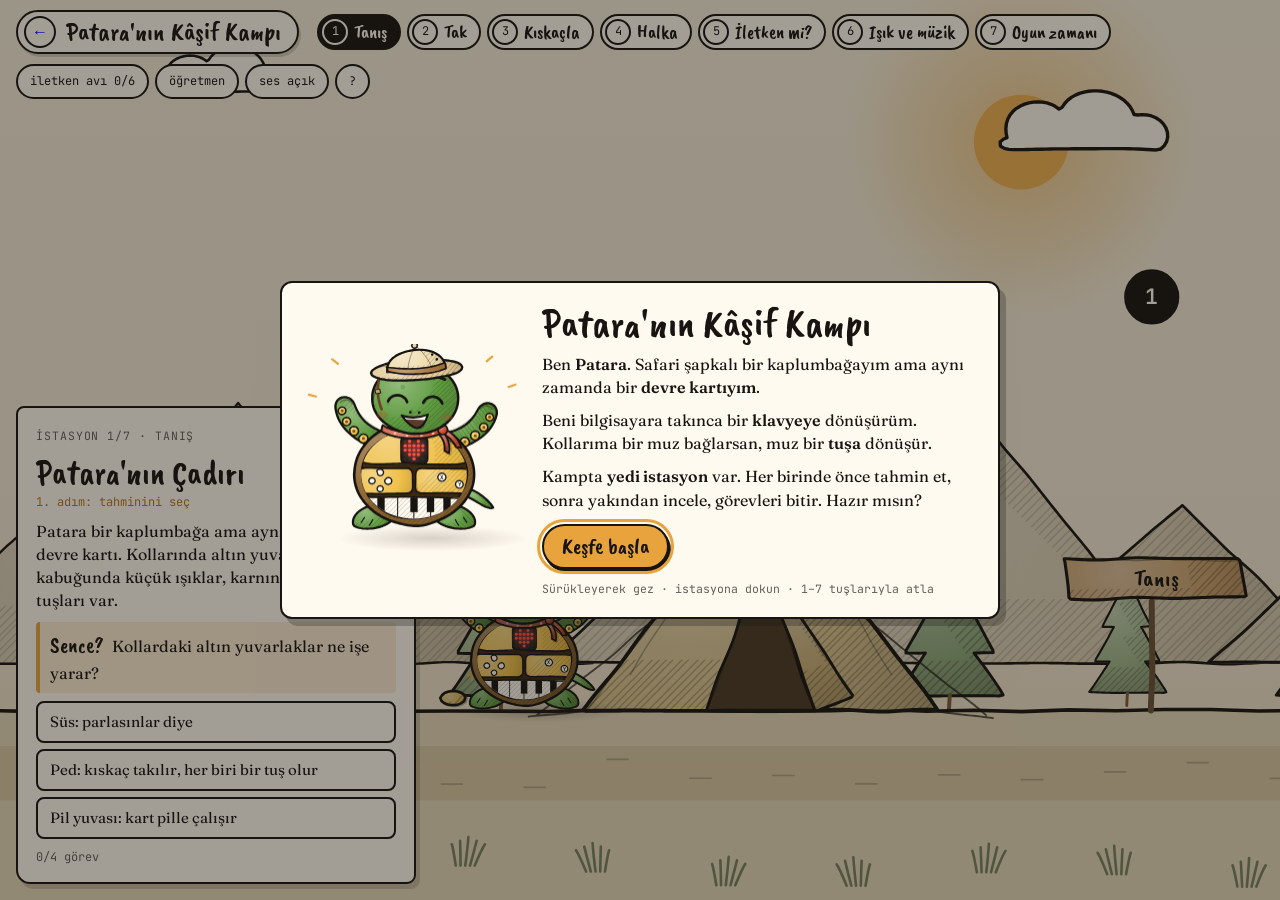
==== cocuk/index.html @ 0e4c16a2 "Çocuklar için Patara'nın Kâşif Kampı sitesini ekle cocuk/ altında 7–14 yaş için yan kaydırmalı, el ç" ====
<!doctype html>
<html lang="tr">
<head>
<meta charset="utf-8">
<meta name="viewport" content="width=device-width, initial-scale=1, viewport-fit=cover">
<title>Patara'nın Kâşif Kampı</title>
<meta name="description" content="Patara Board'u keşfet: kampta yedi istasyon. Kıskaç tak, halkayı kapat, iletkenleri ayır, muzdan oyun kumandası yap. İlkokul ve ortaokul için.">
<link rel="icon" href="../assets/favicon.svg" type="image/svg+xml">
<link rel="preconnect" href="https://fonts.googleapis.com">
<link rel="preconnect" href="https://fonts.gstatic.com" crossorigin>
<link href="https://fonts.googleapis.com/css2?family=Caveat+Brush&family=Fraunces:ital,opsz,wght@0,9..144,400;0,9..144,600;1,9..144,400&family=JetBrains+Mono:wght@500&display=swap" rel="stylesheet">
<link rel="stylesheet" href="kamp.css">
</head>
<body>
<canvas id="world" aria-label="Kâşif kampı: sürükleyerek gez, istasyonlara ve nesnelere dokun"></canvas>

<header class="ui top">
  <div class="brand"><a href="../" aria-label="Patara Board ürün sayfasına dön">←</a><h1>Patara'nın Kâşif Kampı</h1></div>
  <nav class="stations" id="stations" aria-label="İstasyonlar"></nav>
  <div class="tools">
    <button type="button" class="chip-btn" id="avBtn">iletken avı 0/6</button>
    <button type="button" class="chip-btn" id="ogrBtn">öğretmen</button>
    <button type="button" class="chip-btn" id="sesBtn" aria-pressed="true">ses açık</button>
    <button type="button" class="chip-btn" id="yardimBtn" aria-label="Tanıtımı aç">?</button>
  </div>
</header>

<section class="ui card" id="card" aria-live="polite"></section>
<div class="ui toast" id="toast" role="status"></div>

<div class="zoom" id="zoom" role="dialog" aria-modal="true" aria-labelledby="zTitle" hidden>
  <div class="zbox">
    <div class="zboard"><canvas id="zcv" aria-label="Yakın plan tahtası"></canvas></div>
    <aside class="zside">
      <div class="z-head"><h2 id="zTitle">İstasyon</h2><button type="button" class="z-close" id="zClose" aria-label="Yakın planı kapat">✕</button></div>
      <div class="z-task" id="ztask"></div>
      <div class="z-say"><canvas id="zpat" aria-hidden="true"></canvas><p id="zsay"></p></div>
      <div class="z-ctl" id="zctl"></div>
      <ol class="z-tasks" id="ztasks"></ol>
    </aside>
  </div>
</div>

<div class="sheet" id="intro" role="dialog" aria-modal="true" aria-labelledby="introTitle" hidden>
  <div class="sbox intro">
    <canvas id="introPat" aria-hidden="true"></canvas>
    <div>
      <h2 id="introTitle">Patara'nın Kâşif Kampı</h2>
      <div id="introText"></div>
      <div class="s-foot"><button type="button" class="go pulse" id="introGo">Keşfe başla</button><span class="s-note">Sürükleyerek gez · istasyona dokun · 1–7 tuşlarıyla atla</span></div>
    </div>
  </div>
</div>

<div class="sheet" id="ogretmen" role="dialog" aria-modal="true" aria-labelledby="ogrTitle" hidden>
  <div class="sbox">
    <div class="z-head"><h2 id="ogrTitle">Öğretmen notları</h2><button type="button" class="z-close" data-close aria-label="Kapat">✕</button></div>
    <div id="ogrBody" class="ogr"></div>
    <div class="s-foot"><button type="button" class="chip-btn" id="resetBtn">İlerlemeyi sıfırla</button><a class="chip-btn" href="../tasarim/karakterler.html">Karakter tasarımları</a></div>
  </div>
</div>

<script src="js/patara-cizim.js"></script>
<script src="js/metinler.js"></script>
<script src="js/ses.js"></script>
<script src="js/kamp.js"></script>
<script src="js/istasyonlar.js"></script>
</body>
</html>
---- cocuk/kamp.css ----
/* Patara'nın Kâşif Kampı · arayüz. Kâğıt üstüne mürekkep; tek görsel dünya (açık tema bilinçli olarak sabit). */
:root {
  --paper: #f1eadc;
  --sheet: #fffaf0;
  --ink: #171411;
  --ink-soft: rgba(23, 20, 17, .68);
  --ink-faint: rgba(23, 20, 17, .16);
  --amber: #e8a33d;
  --amber-deep: #b8741a;
  --amber-wash: rgba(232, 163, 61, .18);
  --seal: #c4432b;
  --green: #3f7429;
  --green-wash: #e3efd6;
  --brush: "Caveat Brush", "Comic Sans MS", cursive;
  --serif: "Fraunces", Georgia, serif;
  --mono: "JetBrains Mono", ui-monospace, monospace;
  --safe-t: env(safe-area-inset-top, 0px);
  --safe-b: env(safe-area-inset-bottom, 0px);
  color-scheme: light;
}
* { box-sizing: border-box; }
[hidden] { display: none !important; }
html, body { height: 100%; }
body { margin: 0; overflow: hidden; background: var(--paper); color: var(--ink); font-family: var(--serif); font-size: 16px; line-height: 1.45; -webkit-text-size-adjust: 100%; }
#world { position: fixed; inset: 0; width: 100%; height: 100%; display: block; touch-action: none; cursor: grab; }
#world:active { cursor: grabbing; }
button { font: inherit; color: inherit; }
b { font-weight: 600; }
:focus-visible { outline: 3px solid var(--amber); outline-offset: 2px; }

/* ── üst çubuk ── */
.top { position: fixed; left: 0; right: 0; top: 0; z-index: 5; display: flex; align-items: center; gap: 10px 16px; padding: calc(10px + var(--safe-t)) 16px 10px; pointer-events: none; flex-wrap: wrap; }
.top > * { pointer-events: auto; }
.brand { display: flex; align-items: center; gap: 10px; background: var(--sheet); border: 2px solid var(--ink); border-radius: 99px; padding: 4px 16px 4px 6px; box-shadow: 2px 3px 0 var(--ink-faint); }
.brand a { display: grid; place-items: center; width: 32px; height: 32px; border-radius: 50%; border: 2px solid var(--ink); text-decoration: none; font-weight: 600; }
.brand h1 { font-family: var(--brush); font-weight: 400; font-size: 26px; line-height: 1; margin: 0; white-space: nowrap; }
.stations { display: flex; gap: 6px; flex: 1 1 auto; min-width: 0; overflow-x: auto; scrollbar-width: none; padding: 2px; }
.stations::-webkit-scrollbar { display: none; }
.st { display: inline-flex; align-items: center; gap: 6px; flex: none; padding: 3px 12px 3px 3px; background: var(--sheet); border: 2px solid var(--ink); border-radius: 99px; cursor: pointer; }
.st span { display: grid; place-items: center; width: 26px; height: 26px; border-radius: 50%; border: 2px solid var(--ink); font-family: var(--mono); font-size: 12px; }
.st em { font-style: normal; font-family: var(--brush); font-size: 19px; line-height: 1; }
.st.ok span { background: var(--amber); }
.st.on { background: var(--ink); color: var(--sheet); }
.st.on span { border-color: var(--sheet); }
.tools { display: flex; gap: 6px; flex-wrap: wrap; }
.chip-btn { font-family: var(--mono); font-size: 12px; padding: 7px 12px; background: var(--sheet); border: 2px solid var(--ink); border-radius: 99px; cursor: pointer; color: var(--ink); text-decoration: none; white-space: nowrap; }
.chip-btn:hover { background: var(--amber-wash); }
.chip-btn[aria-pressed="false"] { color: var(--ink-soft); text-decoration: line-through; }

/* ── istasyon kartı ── */
.card { position: fixed; left: 16px; bottom: calc(16px + var(--safe-b)); z-index: 4; width: min(400px, calc(100vw - 32px)); max-height: min(62vh, 560px); overflow: auto; background: var(--sheet); border: 2.5px solid var(--ink); border-radius: 8px 12px 9px 14px; box-shadow: 4px 5px 0 var(--ink-faint); padding: 14px 18px 16px; }
.c-head { display: flex; justify-content: space-between; align-items: center; gap: 8px; }
.c-head small { font-family: var(--mono); font-size: 11.5px; letter-spacing: .08em; text-transform: uppercase; color: var(--ink-soft); }
.c-min { width: 28px; height: 28px; border-radius: 50%; border: 2px solid var(--ink); background: var(--sheet); cursor: pointer; line-height: 1; }
.card h2 { font-family: var(--brush); font-weight: 400; font-size: 34px; line-height: 1; margin: 6px 0 4px; }
.c-step { margin: 0 0 8px; font-family: var(--mono); font-size: 12px; color: var(--amber-deep); }
.c-body p { margin: 0 0 10px; }
.sence { background: var(--amber-wash); border-left: 4px solid var(--amber); padding: 8px 10px; border-radius: 4px; margin-bottom: 8px; }
.sence b { font-family: var(--brush); font-weight: 400; font-size: 22px; margin-right: 4px; }
.opts { display: grid; gap: 6px; margin-bottom: 8px; }
.opt { text-align: left; padding: 8px 12px; background: var(--sheet); border: 2px solid var(--ink); border-radius: 8px; cursor: pointer; font-size: 15px; }
.opt:hover:not(:disabled) { background: var(--amber-wash); }
.opt:disabled { cursor: default; opacity: .6; }
.opt.right { background: var(--green-wash); border-color: var(--green); opacity: 1; }
.opt.wrong { background: #f6d9d1; border-color: var(--seal); opacity: 1; }
.opt.show { opacity: 1; border-style: dashed; border-color: var(--green); }
.fb { padding: 8px 10px; border-radius: 6px; font-size: 15px; }
.fb.ok { background: var(--green-wash); }
.fb.no { background: #f6e3dc; }
.expl { background: var(--paper); border: 2px dashed var(--ink-faint); border-radius: 8px; padding: 10px 12px; margin-top: 4px; }
.expl b:first-child { font-family: var(--brush); font-weight: 400; font-size: 22px; display: block; }
.c-foot { display: flex; align-items: center; gap: 10px; flex-wrap: wrap; margin-top: 10px; }
.c-prog { font-family: var(--mono); font-size: 12px; color: var(--ink-soft); }
.c-fin { font-family: var(--brush); font-size: 22px; color: var(--green); }
.go { font-family: var(--brush); font-size: 22px; line-height: 1; padding: 9px 18px 10px; background: var(--amber); color: var(--ink); border: 2px solid var(--ink); border-radius: 99px; box-shadow: 2px 3px 0 var(--ink); cursor: pointer; }
.go:active { transform: translateY(2px); box-shadow: 0 1px 0 var(--ink); }
.pulse { animation: pulse 1.6s ease-in-out infinite; }
@keyframes pulse { 0%, 100% { box-shadow: 2px 3px 0 var(--ink), 0 0 0 0 rgba(232, 163, 61, .55); } 50% { box-shadow: 2px 3px 0 var(--ink), 0 0 0 9px rgba(232, 163, 61, 0); } }
.card.min .c-body, .card.min .c-step { display: none; }

/* ── tost ── */
.toast { position: fixed; left: 50%; top: calc(76px + var(--safe-t)); z-index: 6; transform: translate(-50%, -12px); opacity: 0; pointer-events: none; transition: .25s; background: var(--ink); color: var(--sheet); padding: 9px 16px; border-radius: 10px; font-size: 15px; max-width: min(520px, calc(100vw - 32px)); text-align: center; }
.toast.on { opacity: 1; transform: translate(-50%, 0); }

/* ── yakın plan ── */
.zoom { position: fixed; inset: 0; z-index: 10; background: var(--paper); display: grid; place-items: center; padding: calc(12px + var(--safe-t)) 12px calc(12px + var(--safe-b)); }
.zbox { width: min(1320px, 100%); height: min(760px, 100%); display: grid; grid-template-columns: minmax(0, 1fr) 340px; gap: 14px; }
.zboard { min-width: 0; min-height: 0; display: grid; place-items: center; }
#zcv { display: block; background: var(--sheet); border: 2.5px solid var(--ink); border-radius: 10px; box-shadow: 4px 5px 0 var(--ink-faint); touch-action: none; max-width: 100%; }
.zside { min-width: 0; min-height: 0; overflow: auto; display: flex; flex-direction: column; gap: 10px; }
.z-head { display: flex; justify-content: space-between; align-items: center; gap: 8px; }
.z-head h2 { font-family: var(--brush); font-weight: 400; font-size: 30px; line-height: 1; margin: 0; }
.z-close { width: 38px; height: 38px; border-radius: 50%; border: 2px solid var(--ink); background: var(--sheet); cursor: pointer; font-size: 16px; flex: none; }
.z-task { background: var(--sheet); border: 2.5px solid var(--ink); border-radius: 10px; padding: 12px 14px; }
.z-task small { font-family: var(--mono); font-size: 11.5px; letter-spacing: .08em; text-transform: uppercase; color: var(--amber-deep); }
.z-task .prog { background: var(--amber-wash); padding: 1px 6px; border-radius: 4px; color: var(--ink); }
.z-task p { margin: 6px 0 8px; font-size: 16.5px; }
.z-task.win { background: var(--green-wash); border-color: var(--green); }
.z-task.fresh { animation: fresh .7s ease-out; }
@keyframes fresh { from { background: var(--green-wash); } }
.hints { margin: 0 0 8px; padding-left: 20px; font-size: 14.5px; color: var(--ink-soft); display: grid; gap: 4px; }
.hint { font-family: var(--mono); font-size: 12px; padding: 6px 10px; background: var(--amber-wash); border: 1.5px solid var(--ink); border-radius: 99px; cursor: pointer; }
.z-say { display: grid; grid-template-columns: 72px minmax(0, 1fr); gap: 10px; align-items: center; background: var(--paper); border: 2px solid var(--ink); border-radius: 10px; padding: 6px 12px 6px 6px; }
#zpat { width: 72px; height: 72px; }
.z-say p { margin: 0; font-size: 15px; }
.z-ctl:empty { display: none; }
.z-ctl .q { margin: 0 0 6px; font-size: 15.5px; }
.z-ctl .row { display: flex; gap: 8px; flex-wrap: wrap; }
.z-ctl .col { display: grid; gap: 6px; }
.pick { min-width: 52px; padding: 8px 14px; font-family: var(--mono); font-size: 18px; background: var(--sheet); border: 2px solid var(--ink); border-radius: 10px; cursor: pointer; }
.pick.wide { font-family: var(--serif); font-size: 15px; text-align: left; }
.pick:hover { background: var(--amber-wash); }
.z-tasks { list-style: none; margin: 0; padding: 0; display: grid; gap: 4px; font-size: 14px; }
.z-tasks li { padding: 4px 8px 4px 28px; position: relative; color: var(--ink-soft); }
.z-tasks li::before { content: "○"; position: absolute; left: 8px; }
.z-tasks li.now { color: var(--ink); font-weight: 600; }
.z-tasks li.now::before { content: "→"; color: var(--amber-deep); }
.z-tasks li.ok::before { content: "✓"; color: var(--green); }
.z-tasks li.ok { text-decoration: line-through; text-decoration-color: var(--ink-faint); }

/* ── sayfalar ── */
.sheet { position: fixed; inset: 0; z-index: 12; background: rgba(23, 20, 17, .4); display: grid; place-items: center; padding: 16px; }
.sbox { width: min(720px, 100%); max-height: 100%; overflow: auto; background: var(--sheet); border: 2.5px solid var(--ink); border-radius: 12px; box-shadow: 6px 7px 0 rgba(23, 20, 17, .25); padding: 20px 22px; }
.sbox.intro { display: grid; grid-template-columns: 220px minmax(0, 1fr); gap: 18px; align-items: center; }
#introPat { width: 100%; aspect-ratio: 300 / 290; }
.sbox h2 { font-family: var(--brush); font-weight: 400; font-size: 40px; line-height: 1; margin: 0 0 10px; }
.sbox p { margin: 0 0 10px; }
.s-foot { display: flex; align-items: center; gap: 12px; flex-wrap: wrap; margin-top: 12px; }
.s-note { font-family: var(--mono); font-size: 11.5px; color: var(--ink-soft); }
.ogr ol { padding-left: 20px; display: grid; gap: 8px; font-size: 15px; }

/* ── telefon ── */
@media (max-width: 760px) {
  .brand h1 { font-size: 21px; }
  .top { padding-inline: 10px; gap: 6px; }
  .stations { order: 3; flex-basis: 100%; }
  .st em { display: none; }
  .st { padding-right: 3px; }
  .st.on em { display: inline; padding-right: 8px; }
  .card { left: 8px; right: 8px; width: auto; bottom: calc(8px + var(--safe-b)); max-height: 52vh; }
  .card h2 { font-size: 28px; }
  .zbox { grid-template-columns: minmax(0, 1fr); grid-template-rows: auto minmax(0, 1fr); height: 100%; }
  .zboard { align-self: start; }
  .sbox.intro { grid-template-columns: minmax(0, 1fr); }
  #introPat { width: 160px; justify-self: center; }
}
body.zooming .top, body.zooming .card { visibility: hidden; }
@media (prefers-reduced-motion: reduce) { .pulse, .z-task.fresh { animation: none; } .toast { transition: none; } }
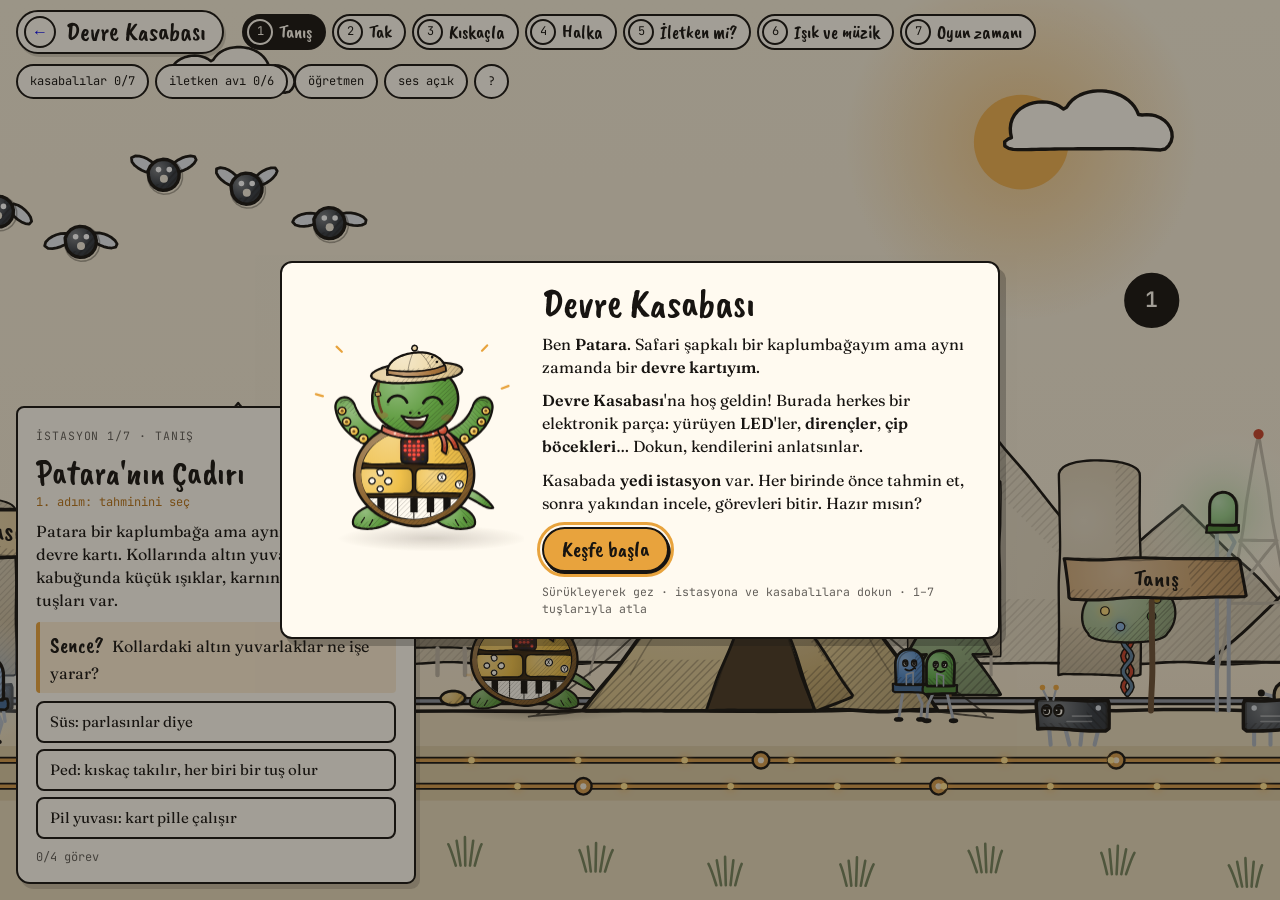
==== commit efd2b0e2: "Kampı yaşayan bir Devre Kasabası'na çevir, USB fişini belirgin yap Dünya artık konuya bağlı bir kasa" ====
--- a/cocuk/index.html
+++ b/cocuk/index.html
@@ -3,8 +3,8 @@
 <head>
 <meta charset="utf-8">
 <meta name="viewport" content="width=device-width, initial-scale=1, viewport-fit=cover">
-<title>Patara'nın Kâşif Kampı</title>
-<meta name="description" content="Patara Board'u keşfet: kampta yedi istasyon. Kıskaç tak, halkayı kapat, iletkenleri ayır, muzdan oyun kumandası yap. İlkokul ve ortaokul için.">
+<title>Patara ve Devre Kasabası</title>
+<meta name="description" content="Patara Board'u keşfet: Devre Kasabası'nda yedi istasyon, yürüyen LED'ler ve çip böcekleri. Kıskaç tak, halkayı kapat, iletkenleri ayır, muzdan oyun kumandası yap. İlkokul ve ortaokul için.">
 <link rel="icon" href="../assets/favicon.svg" type="image/svg+xml">
 <link rel="preconnect" href="https://fonts.googleapis.com">
 <link rel="preconnect" href="https://fonts.gstatic.com" crossorigin>
@@ -12,12 +12,13 @@
 <link rel="stylesheet" href="kamp.css">
 </head>
 <body>
-<canvas id="world" aria-label="Kâşif kampı: sürükleyerek gez, istasyonlara ve nesnelere dokun"></canvas>
+<canvas id="world" aria-label="Devre Kasabası: sürükleyerek gez, istasyonlara, kasabalılara ve nesnelere dokun"></canvas>
 
 <header class="ui top">
-  <div class="brand"><a href="../" aria-label="Patara Board ürün sayfasına dön">←</a><h1>Patara'nın Kâşif Kampı</h1></div>
+  <div class="brand"><a href="../" aria-label="Patara Board ürün sayfasına dön">←</a><h1>Devre Kasabası</h1></div>
   <nav class="stations" id="stations" aria-label="İstasyonlar"></nav>
   <div class="tools">
+    <button type="button" class="chip-btn" id="metBtn">kasabalılar 0/7</button>
     <button type="button" class="chip-btn" id="avBtn">iletken avı 0/6</button>
     <button type="button" class="chip-btn" id="ogrBtn">öğretmen</button>
     <button type="button" class="chip-btn" id="sesBtn" aria-pressed="true">ses açık</button>
@@ -45,9 +46,9 @@
   <div class="sbox intro">
     <canvas id="introPat" aria-hidden="true"></canvas>
     <div>
-      <h2 id="introTitle">Patara'nın Kâşif Kampı</h2>
+      <h2 id="introTitle">Devre Kasabası</h2>
       <div id="introText"></div>
-      <div class="s-foot"><button type="button" class="go pulse" id="introGo">Keşfe başla</button><span class="s-note">Sürükleyerek gez · istasyona dokun · 1–7 tuşlarıyla atla</span></div>
+      <div class="s-foot"><button type="button" class="go pulse" id="introGo">Keşfe başla</button><span class="s-note">Sürükleyerek gez · istasyona ve kasabalılara dokun · 1–7 tuşlarıyla atla</span></div>
     </div>
   </div>
 </div>
@@ -61,6 +62,7 @@
 </div>
 
 <script src="js/patara-cizim.js"></script>
+<script src="js/kasabalilar.js"></script>
 <script src="js/metinler.js"></script>
 <script src="js/ses.js"></script>
 <script src="js/kamp.js"></script>
--- a/cocuk/kamp.css
+++ b/cocuk/kamp.css
@@ -135,6 +135,8 @@
   .top { padding-inline: 10px; gap: 6px; }
   .stations { order: 3; flex-basis: 100%; }
   .st em { display: none; }
+  .tools { gap: 4px; }
+  .chip-btn { font-size: 11px; padding: 6px 9px; }
   .st { padding-right: 3px; }
   .st.on em { display: inline; padding-right: 8px; }
   .card { left: 8px; right: 8px; width: auto; bottom: calc(8px + var(--safe-b)); max-height: 52vh; }
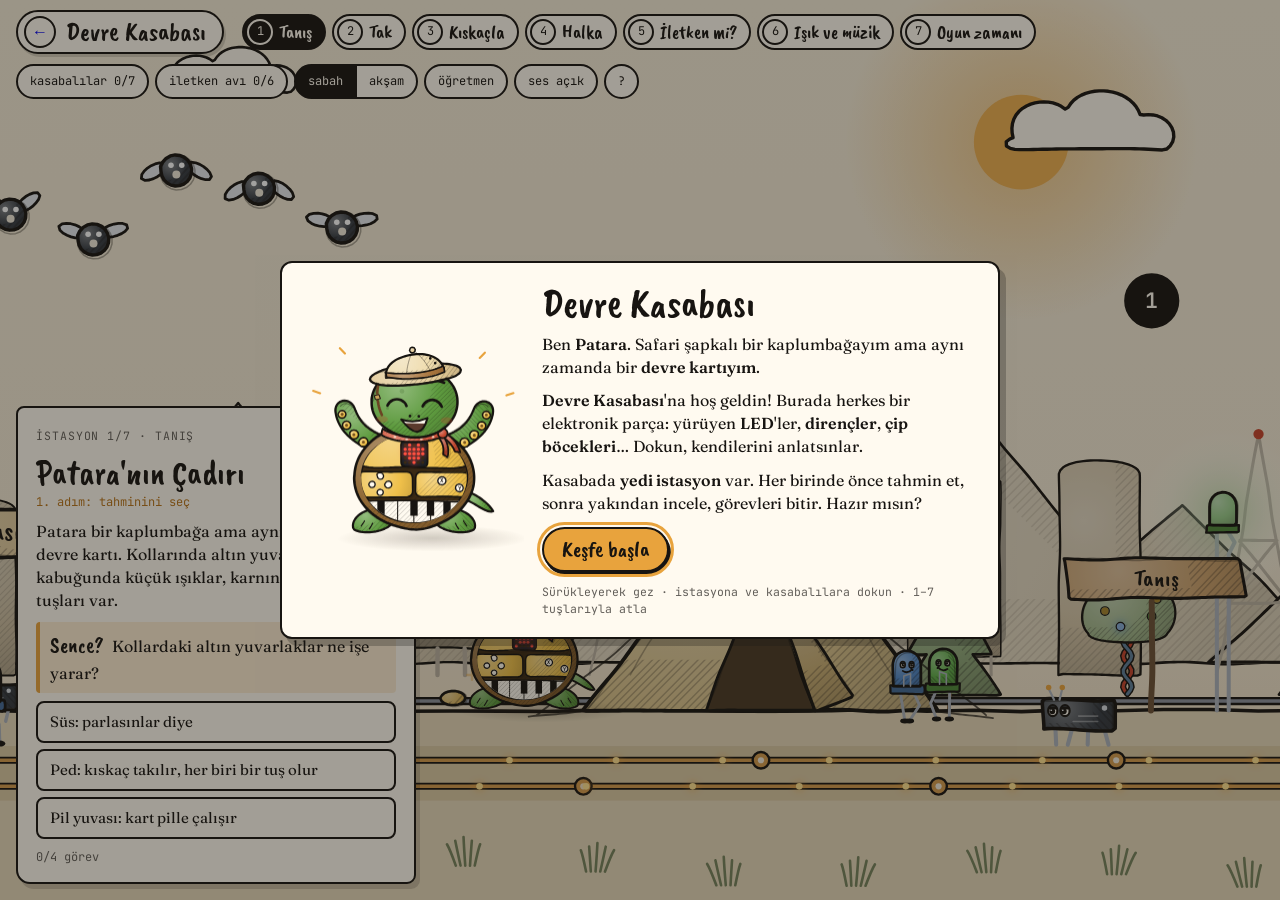
==== commit 264519fe: "Akşam modu ve Halka Meydanı'nda arkadaş zinciri ekle Üst çubuğa sabah/akşam düğmesi: akşam olunca gö" ====
--- a/cocuk/index.html
+++ b/cocuk/index.html
@@ -20,6 +20,7 @@
   <div class="tools">
     <button type="button" class="chip-btn" id="metBtn">kasabalılar 0/7</button>
     <button type="button" class="chip-btn" id="avBtn">iletken avı 0/6</button>
+    <span class="seg" id="hava" role="group" aria-label="Günün saati"><button type="button" class="chip-btn" data-hava="sabah" aria-pressed="true">sabah</button><button type="button" class="chip-btn" data-hava="aksam" aria-pressed="false">akşam</button></span>
     <button type="button" class="chip-btn" id="ogrBtn">öğretmen</button>
     <button type="button" class="chip-btn" id="sesBtn" aria-pressed="true">ses açık</button>
     <button type="button" class="chip-btn" id="yardimBtn" aria-label="Tanıtımı aç">?</button>
--- a/cocuk/kamp.css
+++ b/cocuk/kamp.css
@@ -45,7 +45,11 @@
 .tools { display: flex; gap: 6px; flex-wrap: wrap; }
 .chip-btn { font-family: var(--mono); font-size: 12px; padding: 7px 12px; background: var(--sheet); border: 2px solid var(--ink); border-radius: 99px; cursor: pointer; color: var(--ink); text-decoration: none; white-space: nowrap; }
 .chip-btn:hover { background: var(--amber-wash); }
-.chip-btn[aria-pressed="false"] { color: var(--ink-soft); text-decoration: line-through; }
+#sesBtn[aria-pressed="false"] { color: var(--ink-soft); text-decoration: line-through; }
+.seg { display: inline-flex; }
+.seg .chip-btn:first-child { border-radius: 99px 0 0 99px; border-right-width: 1px; }
+.seg .chip-btn:last-child { border-radius: 0 99px 99px 0; border-left-width: 1px; }
+.seg .chip-btn[aria-pressed="true"] { background: var(--ink); color: var(--sheet); }
 
 /* ── istasyon kartı ── */
 .card { position: fixed; left: 16px; bottom: calc(16px + var(--safe-b)); z-index: 4; width: min(400px, calc(100vw - 32px)); max-height: min(62vh, 560px); overflow: auto; background: var(--sheet); border: 2.5px solid var(--ink); border-radius: 8px 12px 9px 14px; box-shadow: 4px 5px 0 var(--ink-faint); padding: 14px 18px 16px; }
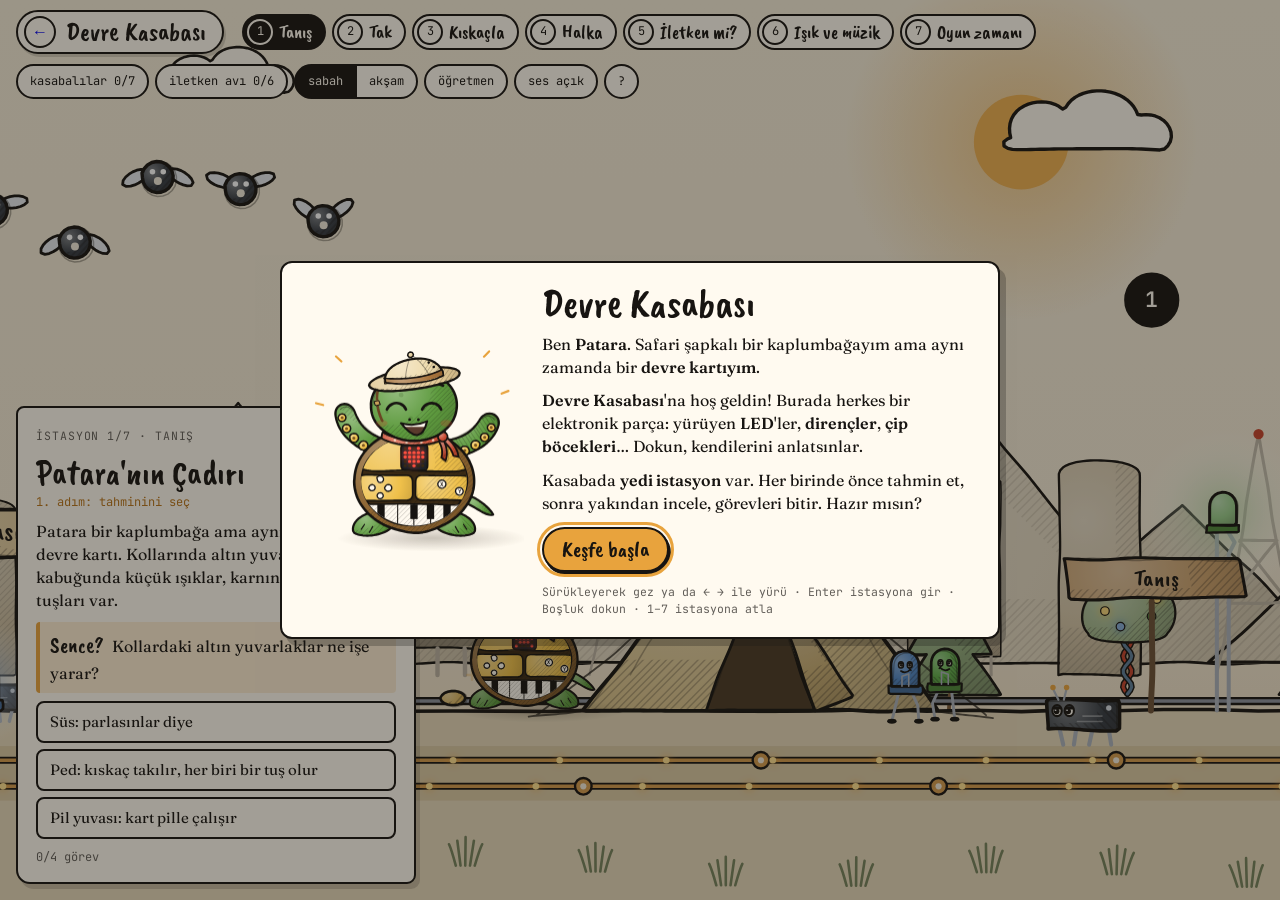
==== commit 98d3fb9e: "Devre Kasabası: klavyeyle oynanabilir Kasabada ← → (A/D) Patara'yı yürütür, Enter istasyona girer, B" ====
--- a/cocuk/index.html
+++ b/cocuk/index.html
@@ -29,13 +29,15 @@
 
 <section class="ui card" id="card" aria-live="polite"></section>
 <div class="ui toast" id="toast" role="status"></div>
+<div class="sr-only" id="zlive" aria-live="polite"></div>
 
 <div class="zoom" id="zoom" role="dialog" aria-modal="true" aria-labelledby="zTitle" hidden>
   <div class="zbox">
-    <div class="zboard"><canvas id="zcv" aria-label="Yakın plan tahtası"></canvas></div>
+    <div class="zboard"><canvas id="zcv" tabindex="0" role="application" aria-label="Etkinlik tahtası: oklarla parça seç, Enter ile dokun"></canvas></div>
     <aside class="zside">
       <div class="z-head"><h2 id="zTitle">İstasyon</h2><button type="button" class="z-close" id="zClose" aria-label="Yakın planı kapat">✕</button></div>
       <div class="z-task" id="ztask"></div>
+      <div class="z-keys" id="zkeys"></div>
       <div class="z-say"><canvas id="zpat" aria-hidden="true"></canvas><p id="zsay"></p></div>
       <div class="z-ctl" id="zctl"></div>
       <ol class="z-tasks" id="ztasks"></ol>
@@ -49,7 +51,7 @@
     <div>
       <h2 id="introTitle">Devre Kasabası</h2>
       <div id="introText"></div>
-      <div class="s-foot"><button type="button" class="go pulse" id="introGo">Keşfe başla</button><span class="s-note">Sürükleyerek gez · istasyona ve kasabalılara dokun · 1–7 tuşlarıyla atla</span></div>
+      <div class="s-foot"><button type="button" class="go pulse" id="introGo">Keşfe başla</button><span class="s-note">Sürükleyerek gez ya da ← → ile yürü · Enter istasyona gir · Boşluk dokun · 1–7 istasyona atla</span></div>
     </div>
   </div>
 </div>
--- a/cocuk/kamp.css
+++ b/cocuk/kamp.css
@@ -108,6 +108,13 @@
 #zpat { width: 72px; height: 72px; }
 .z-say p { margin: 0; font-size: 15px; }
 .z-ctl:empty { display: none; }
+.z-keys { font-size: 12.5px; line-height: 1.7; color: var(--ink-soft, #5a4e44); }
+.z-keys:empty { display: none; }
+.z-keys kbd { font-family: var(--mono); font-size: 11px; background: var(--sheet); border: 1.5px solid var(--ink); border-bottom-width: 2.5px; border-radius: 4px; padding: 0 4px; }
+#zcv:focus { outline: none; }
+#zcv:focus-visible { outline: 3px dashed var(--amber-deep); outline-offset: 4px; }
+@media (hover: none) and (pointer: coarse) { .z-keys { display: none; } }
+.sr-only { position: absolute; width: 1px; height: 1px; padding: 0; margin: -1px; overflow: hidden; clip: rect(0 0 0 0); white-space: nowrap; border: 0; }
 .z-ctl .q { margin: 0 0 6px; font-size: 15.5px; }
 .z-ctl .row { display: flex; gap: 8px; flex-wrap: wrap; }
 .z-ctl .col { display: grid; gap: 6px; }
